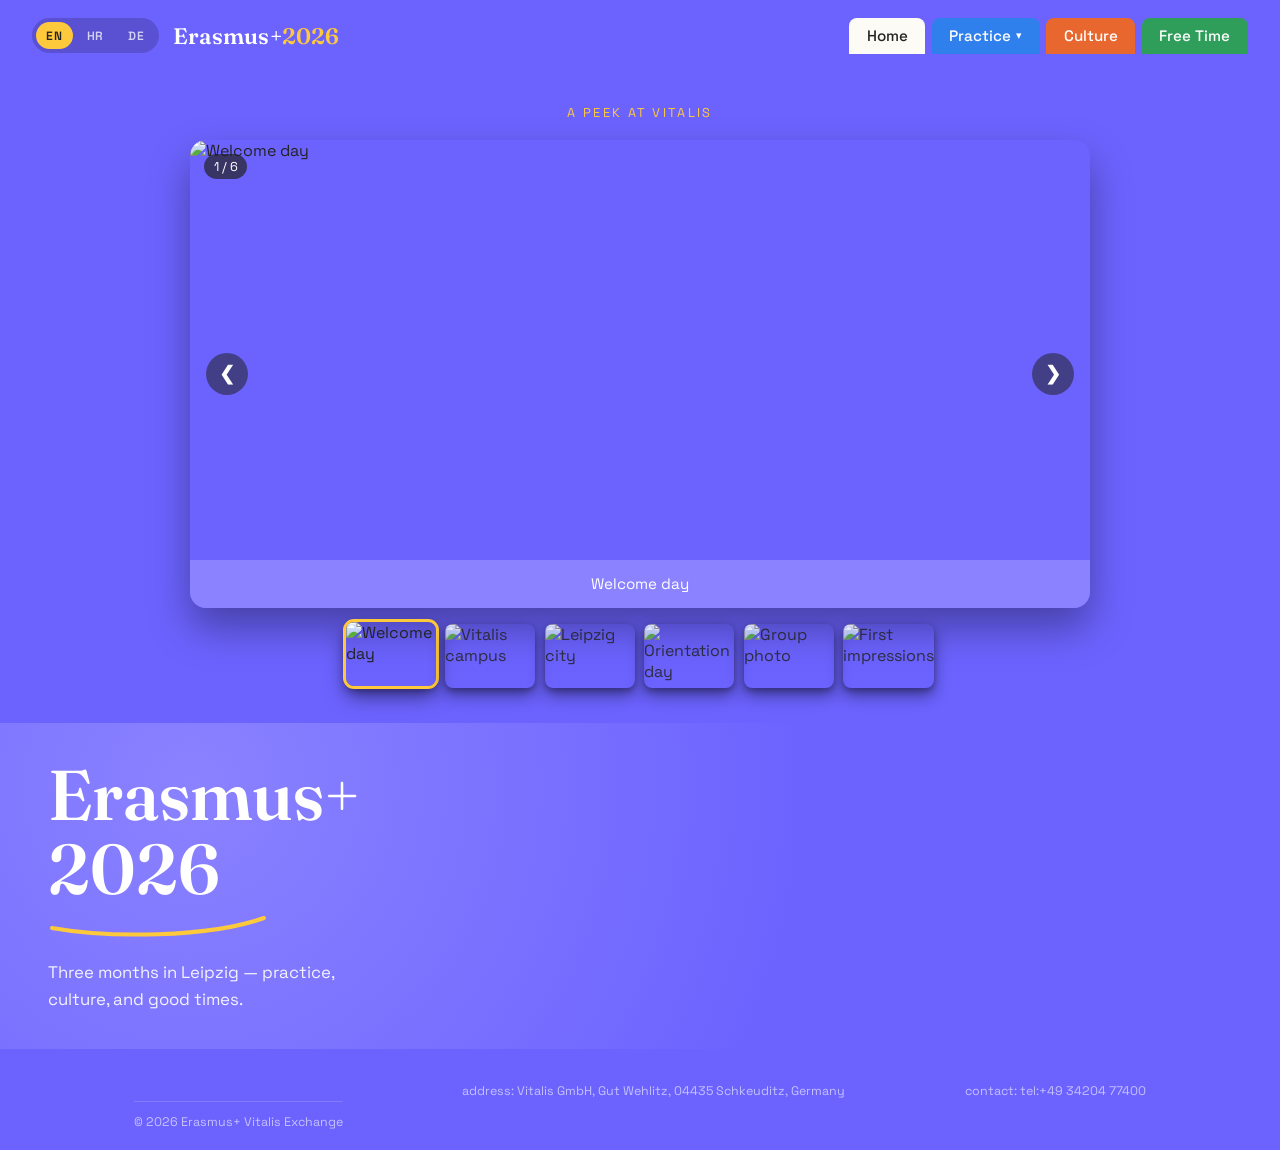
==== index.html @ ed6f9689 "Vitalis website commit" ====
<!DOCTYPE html>
<html lang="en">
<head>
<meta charset="UTF-8">
<meta name="viewport" content="width=device-width, initial-scale=1.0">
<title>Erasmus+ 2026</title>
<link rel="preconnect" href="https://fonts.googleapis.com">
<link href="https://fonts.googleapis.com/css2?family=Fraunces:opsz,wght@9..144,400;9..144,600;9..144,700&family=Space+Grotesk:wght@400;500;600;700&display=swap" rel="stylesheet">
<link rel="stylesheet" href="style.css">
</head>
<body>

  <header class="topbar">
    <div class="topbar-left">
      <div class="lang-switch" role="group" aria-label="Language">
        <button class="lang-btn" data-lang="en" type="button">EN</button>
        <button class="lang-btn" data-lang="hr" type="button">HR</button>
        <button class="lang-btn" data-lang="de" type="button">DE</button>
      </div>
      <div class="logo">Erasmus+<span>2026</span></div>
    </div>
    <button class="nav-toggle" id="navToggle" aria-label="Open menu" aria-expanded="false">
      <span></span><span></span><span></span>
    </button>
    <nav class="tabs" id="tabs">
      <a class="tab tab--active" href="index.html" data-i18n="nav.home">Home</a>

      <div class="tab-dropdown">
        <button class="tab dropdown-toggle" id="practiceToggle" aria-haspopup="true" aria-expanded="false">
          <span data-i18n="nav.practice">Practice</span> <span class="caret">▾</span>
        </button>
        <div class="dropdown-menu" id="practiceMenu">
          <a href="practice.html#it" data-i18n="nav.it">IT</a>
          <a href="practice.html#3d-printing" data-i18n="nav.printing">3D Printing</a>
          <a href="practice.html#wiring" data-i18n="nav.wiring">Wiring &amp; House Installations</a>
          <a href="practice.html#smart-home" data-i18n="nav.smartHome">Smart Home</a>
          <a href="practice.html#smart-home-2" data-i18n="nav.smartHome2">Smart Home pt2</a>
          <a href="practice.html#game-making" data-i18n="nav.gameMaking">Game Making</a>
        </div>
      </div>

      <a class="tab" href="culture.html" data-i18n="nav.culture">Culture</a>
      <a class="tab" href="freetime.html" data-i18n="nav.freetime">Free Time</a>
    </nav>
  </header>

  <section class="hero-slideshow">
    <p class="slideshow-intro" data-i18n="intro.home">a peek at Vitalis</p>

    <div class="slideshow-container">

      <div class="mySlides fade">
        <div class="numbertext">1 / 6</div>
        <img src="https://placehold.co/1200x675/6C63FF/FFFFFF?text=Welcome+Day" alt="Welcome day" data-i18n-alt="home.slide1">
      </div>

      <div class="mySlides fade">
        <div class="numbertext">2 / 6</div>
        <img src="https://placehold.co/1200x675/8A82FF/FFFFFF?text=Vitalis+Campus" alt="Vitalis campus" data-i18n-alt="home.slide2">
      </div>

      <div class="mySlides fade">
        <div class="numbertext">3 / 6</div>
        <img src="https://placehold.co/1200x675/6C63FF/FFFFFF?text=Leipzig+City" alt="Leipzig city" data-i18n-alt="home.slide3">
      </div>

      <div class="mySlides fade">
        <div class="numbertext">4 / 6</div>
        <img src="https://placehold.co/1200x675/8A82FF/FFFFFF?text=Orientation" alt="Orientation day" data-i18n-alt="home.slide4">
      </div>

      <div class="mySlides fade">
        <div class="numbertext">5 / 6</div>
        <img src="https://placehold.co/1200x675/6C63FF/FFFFFF?text=Group+Photo" alt="Group photo" data-i18n-alt="home.slide5">
      </div>

      <div class="mySlides fade">
        <div class="numbertext">6 / 6</div>
        <img src="https://placehold.co/1200x675/8A82FF/FFFFFF?text=First+Impressions" alt="First impressions" data-i18n-alt="home.slide6">
      </div>

      <a class="prev">&#10094;</a>
      <a class="next">&#10095;</a>

      <div class="caption-container">
        <p class="caption-text"></p>
      </div>
    </div>

    <div class="row">
      <div class="column">
        <img class="demo cursor" src="https://placehold.co/160x100/6C63FF/FFFFFF?text=1" alt="Welcome day" data-i18n-alt="home.slide1">
      </div>
      <div class="column">
        <img class="demo cursor" src="https://placehold.co/160x100/8A82FF/FFFFFF?text=2" alt="Vitalis campus" data-i18n-alt="home.slide2">
      </div>
      <div class="column">
        <img class="demo cursor" src="https://placehold.co/160x100/6C63FF/FFFFFF?text=3" alt="Leipzig city" data-i18n-alt="home.slide3">
      </div>
      <div class="column">
        <img class="demo cursor" src="https://placehold.co/160x100/8A82FF/FFFFFF?text=4" alt="Orientation day" data-i18n-alt="home.slide4">
      </div>
      <div class="column">
        <img class="demo cursor" src="https://placehold.co/160x100/6C63FF/FFFFFF?text=5" alt="Group photo" data-i18n-alt="home.slide5">
      </div>
      <div class="column">
        <img class="demo cursor" src="https://placehold.co/160x100/8A82FF/FFFFFF?text=6" alt="First impressions" data-i18n-alt="home.slide6">
      </div>
    </div>
  </section>

  <main class="split split--solo">

    <section class="board">
      <h1 class="headline">
        Erasmus+<br>
        2026
        <svg class="swoosh" viewBox="0 0 220 24" aria-hidden="true">
          <path d="M4 16 C 60 26, 160 26, 216 6" />
        </svg>
      </h1>
      <p class="board-text" data-i18n="index.boardText">
        Three months in Leipzig — practice, culture, and good times.
      </p>
    </section>

  </main>

  <footer class="footer">
    <div class="footer-inner">
    <div class="footer-bottom" data-i18n="footer.copyright">&copy; 2026 Erasmus+ Vitalis Exchange</div>
    <div class="footer-bottom" data-i18n="footer.address">address: Vitalis GmbH, Gut Wehlitz, 04435 Schkeuditz, Germany</div>
    <div class="footer-bottom" data-i18n="footer.contact">contact: tel:+49 34204 77400 </div>
  </footer>

<script src="script.js"></script>
</body>
</html>
---- style.css ----
:root {
  --board: #6C63FF;
  --board-light: #8A82FF;
  --chalk: #FFFFFF;
  --paper: #FDFBF6;
  --ink: #232323;
  --ink-soft: #5C574C;

  --practice: #2F80ED;
  --practice-hover: #1C5FBF;
  --culture: #E8672E;
  --culture-hover: #C94E1D;
  --freetime: #2F9E5B;
  --freetime-hover: #217A45;
  --gold: #FFC93C;

  --display: "Fraunces", serif;
  --body: "Space Grotesk", sans-serif;
}

* { box-sizing: border-box; }

html, body {
  margin: 0;
  padding: 0;
  font-family: var(--body);
  color: var(--ink);
  background: var(--paper);
}

@media (prefers-reduced-motion: reduce) {
  * { animation: none !important; transition: none !important; }
}

/* ---------- Top bar ---------- */

.topbar {
  display: flex;
  align-items: center;
  justify-content: space-between;
  padding: 1.1rem 2rem;
  background: var(--board);
  position: relative;
  z-index: 20;
}

.topbar-left {
  display: flex;
  align-items: center;
  gap: 0.9rem;
}

.logo {
  font-family: var(--display);
  font-weight: 600;
  font-size: 1.4rem;
  color: var(--chalk);
  letter-spacing: 0.01em;
}

.logo span { color: var(--gold); }

/* ---------- Language switcher ---------- */

.lang-switch {
  display: flex;
  gap: 0.25rem;
  background: rgba(0,0,0,0.18);
  border-radius: 999px;
  padding: 0.25rem;
}

.lang-btn {
  font-family: var(--body);
  font-weight: 600;
  font-size: 0.75rem;
  letter-spacing: 0.03em;
  color: rgba(255,255,255,0.75);
  background: transparent;
  border: none;
  border-radius: 999px;
  padding: 0.35rem 0.65rem;
  cursor: pointer;
  transition: background 0.2s ease, color 0.2s ease;
}

.lang-btn:hover {
  color: #fff;
  background: rgba(255,255,255,0.12);
}

.lang-btn.active {
  background: var(--gold);
  color: var(--ink);
}

.tabs {
  display: flex;
  gap: 0.4rem;
}

.tab {
  font-family: var(--body);
  font-weight: 500;
  font-size: 0.95rem;
  color: var(--chalk);
  text-decoration: none;
  padding: 0.55rem 1.1rem;
  border-radius: 8px 8px 0 0;
  opacity: 0.75;
  transition: opacity 0.2s ease, background 0.2s ease;
  position: relative;
}

.tab:hover { opacity: 1; background: rgba(245,243,231,0.08); }

.tab--active {
  opacity: 1;
  background: var(--paper);
  color: var(--ink);
}

/* Give each section its own accent color, matching the cards on the home page */
.dropdown-toggle,
.dropdown-toggle.tab--active {
  background: var(--practice);
  color: var(--chalk);
  opacity: 1;
}
.dropdown-toggle:hover { background: var(--practice-hover); }

a.tab[href="culture.html"] {
  background: var(--culture);
  color: var(--chalk);
  opacity: 1;
}
a.tab[href="culture.html"]:hover { background: var(--culture-hover); }
a.tab[href="culture.html"].tab--active { background: var(--culture-hover); }

a.tab[href="freetime.html"] {
  background: var(--freetime);
  color: var(--chalk);
  opacity: 1;
}
a.tab[href="freetime.html"]:hover { background: var(--freetime-hover); }
a.tab[href="freetime.html"].tab--active { background: var(--freetime-hover); }

/* ---------- Dropdown nav ---------- */

.tab-dropdown {
  position: relative;
}

.dropdown-toggle {
  font-family: var(--body);
  cursor: pointer;
  border: none;
  text-align: left;
  display: inline-flex;
  align-items: center;
  gap: 0.3rem;
}

.caret {
  font-size: 0.7em;
  display: inline-block;
  transition: transform 0.2s ease;
}

.dropdown-toggle[aria-expanded="true"] .caret {
  transform: rotate(180deg);
}

.dropdown-menu {
  position: absolute;
  top: calc(100% + 6px);
  left: 0;
  min-width: 170px;
  background: var(--paper);
  border-radius: 10px;
  box-shadow: 0 12px 24px rgba(0,0,0,0.18);
  padding: 0.4rem;
  display: none;
  flex-direction: column;
  z-index: 30;
}

.dropdown-menu.open {
  display: flex;
}

.dropdown-menu a {
  color: var(--ink);
  text-decoration: none;
  font-size: 0.92rem;
  padding: 0.55rem 0.8rem;
  border-radius: 7px;
  transition: background 0.15s ease, color 0.15s ease;
}

.dropdown-menu a:hover {
  background: var(--practice);
  color: #fff;
}

.nav-toggle {
  display: none;
  flex-direction: column;
  justify-content: center;
  gap: 5px;
  background: none;
  border: none;
  cursor: pointer;
  padding: 0.4rem;
}

.nav-toggle span {
  width: 24px;
  height: 2px;
  background: var(--chalk);
  display: block;
}

/* ---------- Story / explanation text block ---------- */

.story {
  max-width: 720px;
  margin: 0 auto;
  padding: 3rem 2rem 4rem;
}

.story h2 {
  font-family: var(--display);
  font-size: 1.7rem;
  color: var(--ink);
  margin: 0 0 1rem;
}

.story p {
  font-size: 1.02rem;
  line-height: 1.75;
  color: var(--ink);
  margin: 0 0 1rem;
}

.story p:last-child { margin-bottom: 0; }

/* ---------- Side-by-side hero + story layout ---------- */

.page-hero {
  display: grid;
  grid-template-columns: 1.15fr 0.85fr;
  align-items: stretch;
  min-height: calc(100vh - 76px);
}

.page-hero .hero-slideshow {
  display: flex;
  flex-direction: column;
  justify-content: center;
  padding: 2.5rem 2.5rem;
}

.page-hero .slideshow-container {
  max-width: 620px;
}

.page-hero .story {
  display: flex;
  flex-direction: column;
  justify-content: center;
  max-width: 460px;
  margin: 0 auto;
  padding: 3rem 2.5rem;
}

/* ---------- Slideshow hero ---------- */

.hero-slideshow {
  background: var(--board);
  padding: 2rem 2rem 2.2rem;
}

.slideshow-intro {
  font-family: var(--body);
  text-transform: uppercase;
  letter-spacing: 0.18em;
  font-size: 0.8rem;
  color: var(--gold);
  text-align: center;
  margin: 0 0 1.2rem;
}

.slideshow-container {
  max-width: 900px;
  margin: 0 auto;
  position: relative;
  border-radius: 16px;
  overflow: hidden;
  box-shadow: 0 20px 40px rgba(0,0,0,0.35);
}

.mySlides img {
  width: 100%;
  height: clamp(220px, 38vw, 420px);
  object-fit: cover;
  display: block;
}

.mySlides video {
  width: 100%;
  height: clamp(220px, 38vw, 420px);
  object-fit: cover;
  display: block;
  background: #000;
}

.mySlides { display: none; }

.fade {
  animation: fadeSlide 0.8s ease;
}

@keyframes fadeSlide {
  from { opacity: 0.2; }
  to   { opacity: 1; }
}

.numbertext {
  position: absolute;
  top: 14px;
  left: 14px;
  background: rgba(35,35,35,0.7);
  color: var(--chalk);
  font-size: 0.8rem;
  font-family: var(--body);
  padding: 0.25rem 0.6rem;
  border-radius: 20px;
  z-index: 5;
}

.prev, .next {
  cursor: pointer;
  position: absolute;
  top: 50%;
  transform: translateY(-50%);
  width: 42px;
  height: 42px;
  display: flex;
  align-items: center;
  justify-content: center;
  color: var(--chalk);
  font-weight: bold;
  font-size: 1.2rem;
  background: rgba(35,35,35,0.55);
  border-radius: 50%;
  text-decoration: none;
  transition: background 0.2s ease;
  user-select: none;
  z-index: 5;
}

.prev:hover, .next:hover { background: var(--gold); color: var(--ink); }

.prev { left: 16px; }
.next { right: 16px; }

.caption-container {
  text-align: center;
  padding: 0.9rem 1rem;
  background: var(--board-light);
}

.caption-text {
  margin: 0;
  color: var(--chalk);
  font-family: var(--body);
  font-size: 0.95rem;
  min-height: 1.2em;
}

.row {
  display: flex;
  flex-wrap: wrap;
  justify-content: center;
  gap: 0.6rem;
  max-width: 900px;
  margin: 1rem auto 0;
}

.column {
  flex: 0 1 90px;
}

.demo {
  width: 100%;
  height: 64px;
  object-fit: cover;
  border-radius: 8px;
  opacity: 0.85;
  box-shadow: 0 8px 16px rgba(0,0,0,0.45), 0 3px 6px rgba(0,0,0,0.35);
  transition: opacity 0.2s ease, outline 0.2s ease, box-shadow 0.2s ease, transform 0.2s ease;
  display: block;
}

.demo.active {
  opacity: 1;
  outline: 3px solid var(--gold);
  box-shadow: 0 10px 20px rgba(0,0,0,0.5), 0 4px 8px rgba(0,0,0,0.4);
  transform: translateY(-2px);
}

.cursor { cursor: pointer; }
.cursor:hover { opacity: 1; box-shadow: 0 6px 14px rgba(0,0,0,0.4); }

/* ---------- Split hero ---------- */

.split {
  display: grid;
  grid-template-columns: 1.1fr 1fr;
  min-height: calc(100vh - 140px);
}

.split--solo {
  display: block;
  min-height: 0;
}

.split--solo .board {
  padding: 2.2rem 3rem;
}

.board {
  background: var(--board);
  background-image: radial-gradient(circle at 15% 20%, var(--board-light) 0%, transparent 55%);
  color: var(--chalk);
  padding: 4.5rem 4rem;
  display: flex;
  flex-direction: column;
  justify-content: center;
}

.eyebrow {
  font-family: var(--body);
  text-transform: uppercase;
  letter-spacing: 0.18em;
  font-size: 0.8rem;
  color: var(--gold);
  margin: 0 0 1rem;
}

.headline {
  font-family: var(--display);
  font-weight: 600;
  font-size: clamp(2.6rem, 6vw, 4.4rem);
  line-height: 1.05;
  margin: 0 0 1.4rem;
  position: relative;
  animation: rise 0.7s ease both;
}

.swoosh {
  width: clamp(140px, 20vw, 220px);
  margin-top: 0.4rem;
  overflow: visible;
  display: block;
}

.swoosh path {
  fill: none;
  stroke: var(--gold);
  stroke-width: 4;
  stroke-linecap: round;
  stroke-dasharray: 260;
  stroke-dashoffset: 260;
  animation: draw 1s ease 0.5s forwards;
}

.board-text {
  font-size: 1.05rem;
  line-height: 1.65;
  color: rgba(255,255,255,0.9);
  max-width: 30ch;
  margin: 0;
}

.paper {
  background: var(--paper);
  padding: 4.5rem 3.5rem;
  display: flex;
  flex-direction: column;
  justify-content: center;
}

.paper-intro {
  font-family: var(--display);
  font-size: 1.4rem;
  font-weight: 600;
  margin: 0 0 1.6rem;
  color: var(--ink);
}

.cardgrid {
  display: flex;
  flex-direction: column;
  gap: 1rem;
}

.card {
  position: relative;
  display: grid;
  grid-template-columns: auto 1fr auto;
  align-items: center;
  gap: 1rem;
  padding: 1.3rem 1.5rem;
  border-radius: 14px;
  text-decoration: none;
  text-align: left;
  box-shadow: 0 3px 10px rgba(0,0,0,0.1);
  transition: transform 0.18s ease, background 0.2s ease, box-shadow 0.18s ease;
}

.card:hover {
  transform: translateX(6px);
  box-shadow: 0 10px 22px rgba(0,0,0,0.18);
}

.card--practice { background: var(--practice); }
.card--culture  { background: var(--culture); }
.card--freetime { background: var(--freetime); }

.card--practice:hover { background: var(--practice-hover); }
.card--culture:hover  { background: var(--culture-hover); }
.card--freetime:hover { background: var(--freetime-hover); }

.card-tag {
  font-family: var(--body);
  font-size: 0.85rem;
  font-weight: 700;
  grid-row: 1 / 3;
  width: 34px;
  height: 34px;
  border-radius: 50%;
  display: flex;
  align-items: center;
  justify-content: center;
  background: rgba(255,255,255,0.9);
}

.card--practice .card-tag { color: var(--practice); }
.card--culture .card-tag  { color: var(--culture); }
.card--freetime .card-tag { color: var(--freetime); }

.card-title {
  font-family: var(--body);
  font-weight: 700;
  font-size: 1.25rem;
  color: #fff;
  text-align: left;
}

.card-desc {
  grid-column: 2;
  font-size: 0.92rem;
  color: rgba(255,255,255,0.9);
  margin-top: 0.2rem;
  text-align: left;
}

.card-arrow {
  grid-row: 1 / 3;
  font-size: 1.5rem;
  font-weight: 700;
  color: #fff;
  transition: transform 0.18s ease;
}

.card:hover .card-arrow { transform: translateX(4px); }

/* ---------- Footer ---------- */

.footer {
  background: var(--board);
  color: rgba(255,255,255,0.85);
  padding: 1.8rem 2rem 1.2rem;
}

.footer-inner {
  max-width: 1100px;
  margin: 0 auto;
  display: flex;
  flex-wrap: wrap;
  justify-content: space-between;
  gap: 2rem;
}

.footer-brand {
  font-family: var(--display);
  font-weight: 600;
  font-size: 1.2rem;
  color: var(--chalk);
}

.footer-brand span { color: var(--gold); }

.footer-tagline {
  margin: 0.4rem 0 0;
  font-size: 0.88rem;
  color: rgba(255,255,255,0.7);
  max-width: 28ch;
}

.footer-links {
  display: flex;
  gap: 1.6rem;
  flex-wrap: wrap;
}

.footer-links a {
  color: rgba(255,255,255,0.85);
  text-decoration: none;
  font-size: 0.92rem;
  transition: color 0.15s ease;
}

.footer-links a:hover { color: var(--gold); }

.footer-bottom {
  max-width: 1100px;
  margin: 0 auto;
  text-align: center;
  font-size: 0.78rem;
  color: rgba(255,255,255,0.6);
}

.footer-bottom:first-of-type {
  margin-top: 1.4rem;
  padding-top: 0.8rem;
  border-top: 1px solid rgba(255,255,255,0.15);
}

.footer-bottom + .footer-bottom {
  margin-top: 0.3rem;
}

/* ---------- Animations ---------- */

@keyframes rise {
  from { opacity: 0; transform: translateY(10px); }
  to   { opacity: 1; transform: translateY(0); }
}

@keyframes draw {
  to { stroke-dashoffset: 0; }
}

/* ---------- Responsive ---------- */

@media (max-width: 900px) {
  .split { grid-template-columns: 1fr; }
  .board, .paper { padding: 3rem 1.8rem; }

  .page-hero { grid-template-columns: 1fr; min-height: 0; }
  .page-hero .slideshow-container { max-width: 900px; }
  .page-hero .story { max-width: 720px; padding: 2.5rem 1.8rem 3rem; }

  .nav-toggle { display: flex; }

  .topbar-left { gap: 0.6rem; }
  .lang-btn { padding: 0.3rem 0.5rem; font-size: 0.7rem; }

  .tabs {
    position: absolute;
    top: 100%;
    left: 0;
    right: 0;
    flex-direction: column;
    background: var(--board);
    padding: 0.5rem 1rem 1rem;
    display: none;
  }

  .tabs.open { display: flex; }

  .tab { border-radius: 8px; }
}
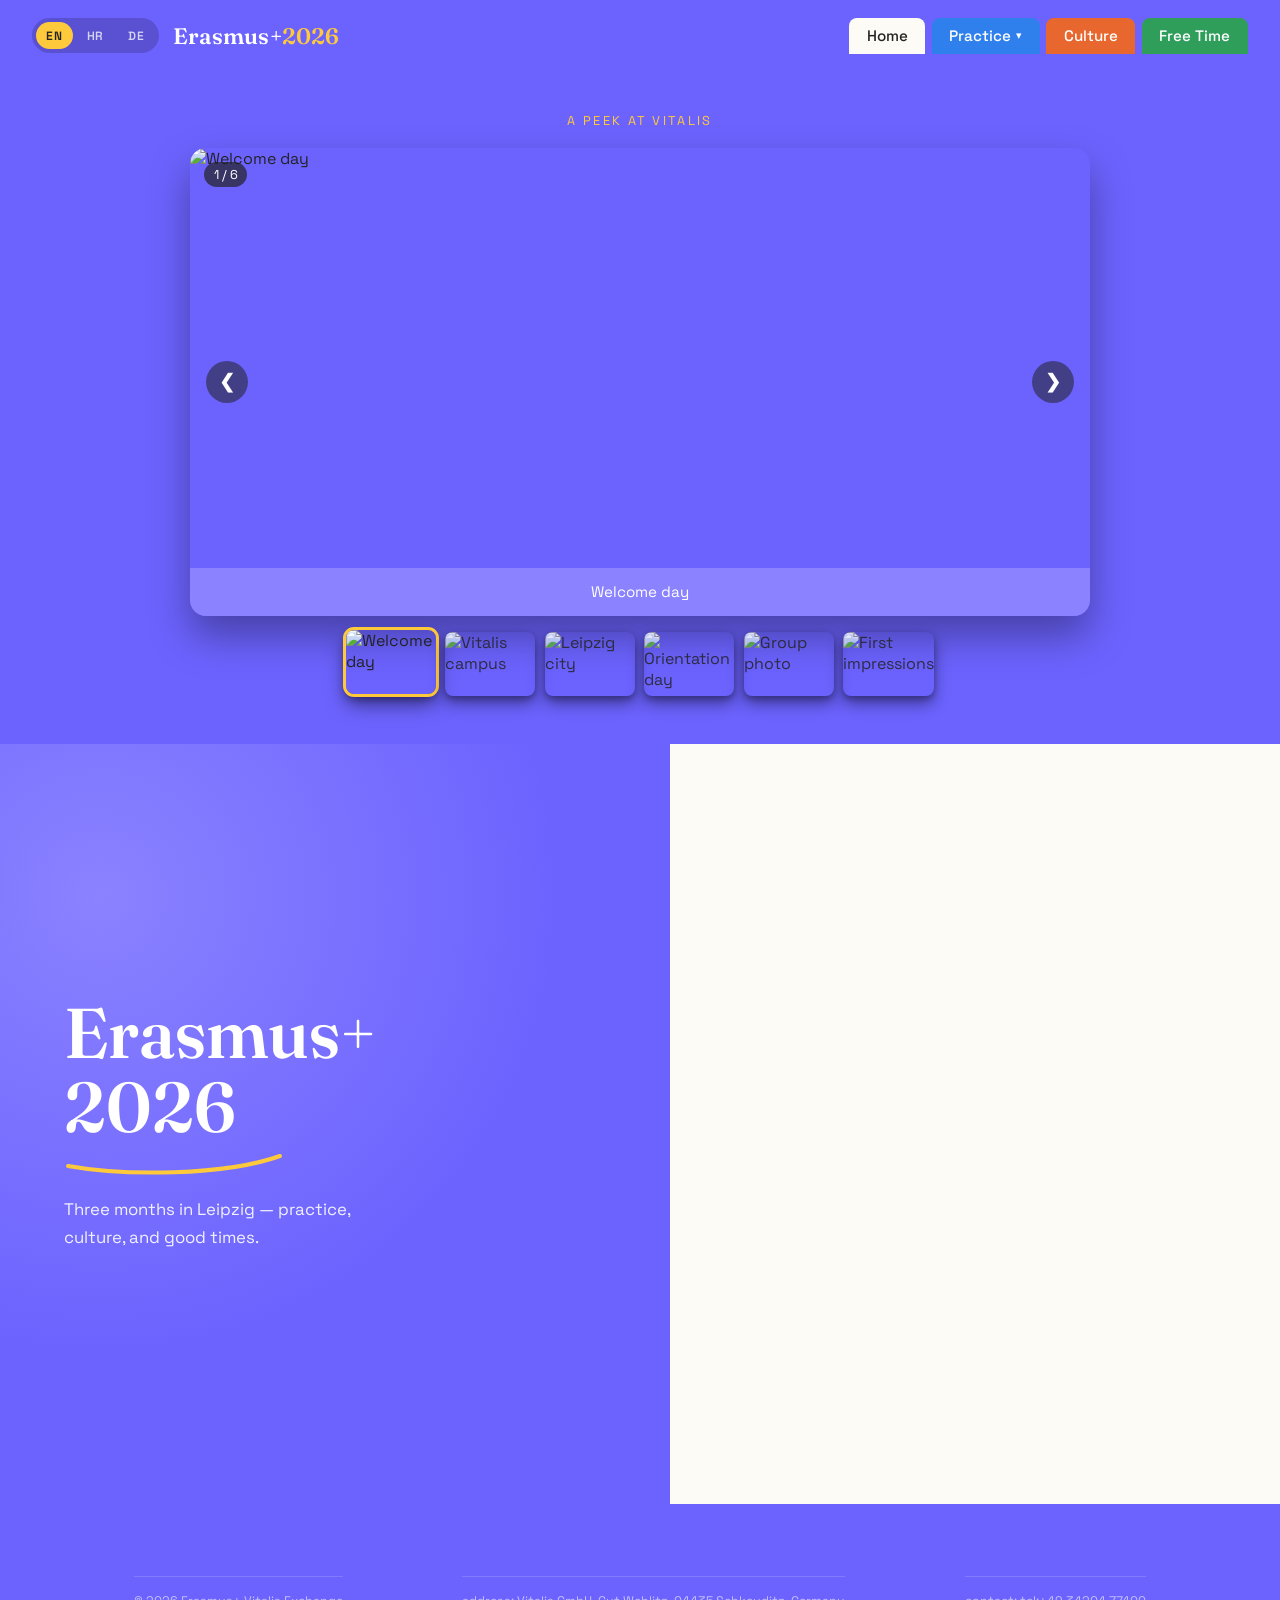
==== commit 868b9146: "3d-animation..digital_business" ====
--- a/index.html
+++ b/index.html
@@ -36,6 +36,9 @@
           <a href="practice.html#smart-home" data-i18n="nav.smartHome">Smart Home</a>
           <a href="practice.html#smart-home-2" data-i18n="nav.smartHome2">Smart Home pt2</a>
           <a href="practice.html#game-making" data-i18n="nav.gameMaking">Game Making</a>
+          <a href="practice.html#3d-animation" data-i18n="nav.animation">3D Animation</a>
+          <a href="practice.html#3d-animation-2" data-i18n="nav.animation2">3D Animation pt2</a>
+          <a href="practice.html#digital-business" data-i18n="nav.digitalBusiness">Digital Business</a>
         </div>
       </div>
 
--- a/style.css
+++ b/style.css
@@ -278,7 +278,7 @@
 
 .hero-slideshow {
   background: var(--board);
-  padding: 2rem 2rem 2.2rem;
+  padding: 2.5rem 2rem 3rem;
 }
 
 .slideshow-intro {
@@ -305,14 +305,6 @@
   height: clamp(220px, 38vw, 420px);
   object-fit: cover;
   display: block;
-}
-
-.mySlides video {
-  width: 100%;
-  height: clamp(220px, 38vw, 420px);
-  object-fit: cover;
-  display: block;
-  background: #000;
 }
 
 .mySlides { display: none; }
@@ -419,15 +411,6 @@
   display: grid;
   grid-template-columns: 1.1fr 1fr;
   min-height: calc(100vh - 140px);
-}
-
-.split--solo {
-  display: block;
-  min-height: 0;
-}
-
-.split--solo .board {
-  padding: 2.2rem 3rem;
 }
 
 .board {
@@ -582,7 +565,7 @@
 .footer {
   background: var(--board);
   color: rgba(255,255,255,0.85);
-  padding: 1.8rem 2rem 1.2rem;
+  padding: 2.5rem 2rem 1.4rem;
 }
 
 .footer-inner {
@@ -627,20 +610,12 @@
 
 .footer-bottom {
   max-width: 1100px;
-  margin: 0 auto;
+  margin: 2rem auto 0;
+  padding-top: 1rem;
+  border-top: 1px solid rgba(255,255,255,0.15);
   text-align: center;
   font-size: 0.78rem;
   color: rgba(255,255,255,0.6);
-}
-
-.footer-bottom:first-of-type {
-  margin-top: 1.4rem;
-  padding-top: 0.8rem;
-  border-top: 1px solid rgba(255,255,255,0.15);
-}
-
-.footer-bottom + .footer-bottom {
-  margin-top: 0.3rem;
 }
 
 /* ---------- Animations ---------- */
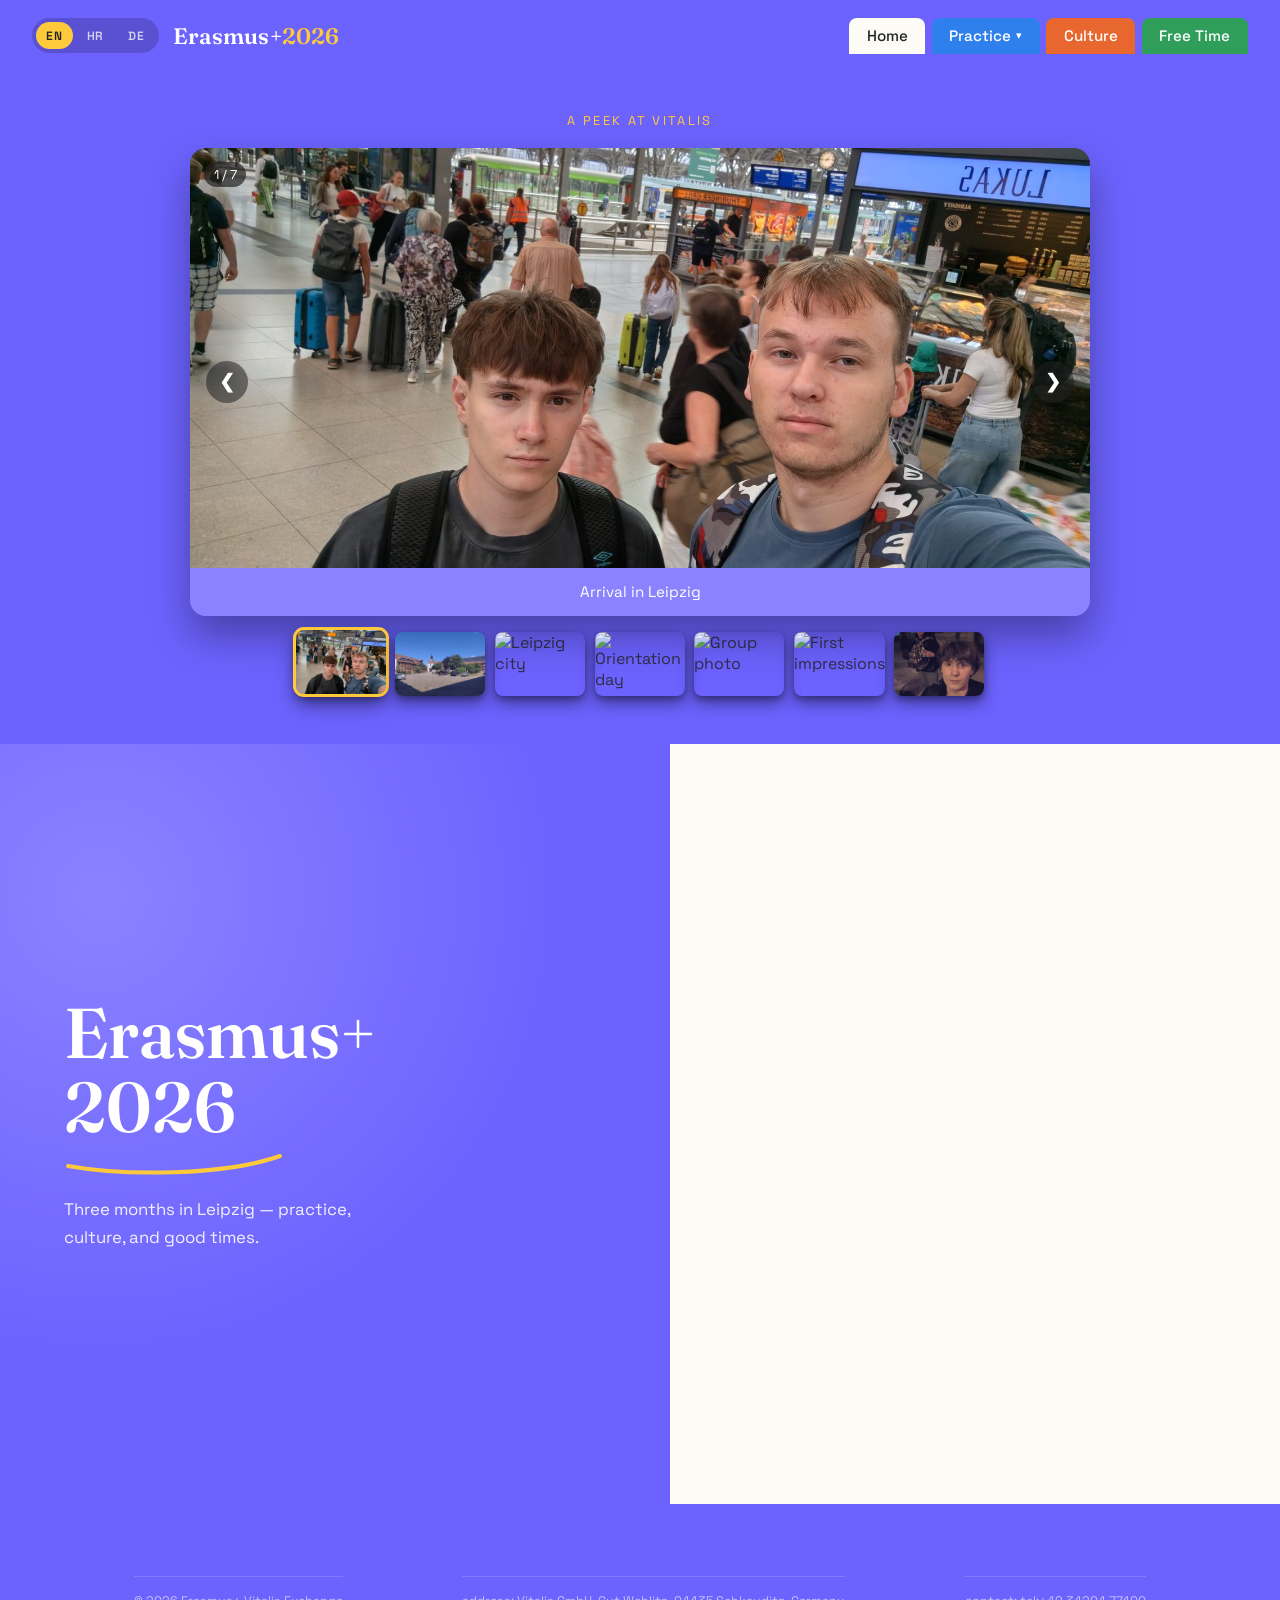
==== commit dbdce47d: "almost finished" ====
--- a/index.html
+++ b/index.html
@@ -39,6 +39,12 @@
           <a href="practice.html#3d-animation" data-i18n="nav.animation">3D Animation</a>
           <a href="practice.html#3d-animation-2" data-i18n="nav.animation2">3D Animation pt2</a>
           <a href="practice.html#digital-business" data-i18n="nav.digitalBusiness">Digital Business</a>
+          <a href="practice.html#arduino" data-i18n="nav.arduino">Arduino Alarm</a>
+          <a href="practice.html#plc" data-i18n="nav.plc">PLC &amp; Factory I/O</a>
+          <a href="practice.html#house-model" data-i18n="nav.houseModel">House Model</a>
+          <a href="practice.html#house-model-2" data-i18n="nav.houseModel2">House Model pt2</a>
+          <a href="practice.html#app-development" data-i18n="nav.appDev">App Development</a>
+          <a href="practice.html#graduation" data-i18n="nav.graduation">Graduation</a>
         </div>
       </div>
 
@@ -53,33 +59,38 @@
     <div class="slideshow-container">
 
       <div class="mySlides fade">
-        <div class="numbertext">1 / 6</div>
-        <img src="https://placehold.co/1200x675/6C63FF/FFFFFF?text=Welcome+Day" alt="Welcome day" data-i18n-alt="home.slide1">
+        <div class="numbertext">1 / 7</div>
+        <img src="images/index-home-slide1.jpg" alt="Arrival in Leipzig" data-i18n-alt="home.slide1">
       </div>
 
       <div class="mySlides fade">
-        <div class="numbertext">2 / 6</div>
-        <img src="https://placehold.co/1200x675/8A82FF/FFFFFF?text=Vitalis+Campus" alt="Vitalis campus" data-i18n-alt="home.slide2">
+        <div class="numbertext">2 / 7</div>
+        <img src="images/index-home-slide2.jpg" alt="Vitalis campus" data-i18n-alt="home.slide2">
       </div>
 
       <div class="mySlides fade">
-        <div class="numbertext">3 / 6</div>
-        <img src="https://placehold.co/1200x675/6C63FF/FFFFFF?text=Leipzig+City" alt="Leipzig city" data-i18n-alt="home.slide3">
+        <div class="numbertext">3 / 7</div>
+        <img src="images/index-home-slide3.jpg" alt="View over Leipzig" data-i18n-alt="home.slide3">
       </div>
 
       <div class="mySlides fade">
-        <div class="numbertext">4 / 6</div>
+        <div class="numbertext">4 / 7</div>
         <img src="https://placehold.co/1200x675/8A82FF/FFFFFF?text=Orientation" alt="Orientation day" data-i18n-alt="home.slide4">
       </div>
 
       <div class="mySlides fade">
-        <div class="numbertext">5 / 6</div>
-        <img src="https://placehold.co/1200x675/6C63FF/FFFFFF?text=Group+Photo" alt="Group photo" data-i18n-alt="home.slide5">
+        <div class="numbertext">5 / 7</div>
+        <img src="images/index-home-slide5.jpg" alt="Friends at the Monument to the Battle of the Nations" data-i18n-alt="home.slide5">
       </div>
 
       <div class="mySlides fade">
-        <div class="numbertext">6 / 6</div>
+        <div class="numbertext">6 / 7</div>
         <img src="https://placehold.co/1200x675/8A82FF/FFFFFF?text=First+Impressions" alt="First impressions" data-i18n-alt="home.slide6">
+      </div>
+
+      <div class="mySlides fade">
+        <div class="numbertext">7 / 7</div>
+        <img src="images/index-home-slide7.jpg" alt="Heading home" data-i18n-alt="home.slide7">
       </div>
 
       <a class="prev">&#10094;</a>
@@ -92,22 +103,25 @@
 
     <div class="row">
       <div class="column">
-        <img class="demo cursor" src="https://placehold.co/160x100/6C63FF/FFFFFF?text=1" alt="Welcome day" data-i18n-alt="home.slide1">
+        <img class="demo cursor" src="images/index-home-slide1.jpg" alt="Arrival in Leipzig" data-i18n-alt="home.slide1">
       </div>
       <div class="column">
-        <img class="demo cursor" src="https://placehold.co/160x100/8A82FF/FFFFFF?text=2" alt="Vitalis campus" data-i18n-alt="home.slide2">
+        <img class="demo cursor" src="images/index-home-slide2.jpg" alt="Vitalis campus" data-i18n-alt="home.slide2">
       </div>
       <div class="column">
-        <img class="demo cursor" src="https://placehold.co/160x100/6C63FF/FFFFFF?text=3" alt="Leipzig city" data-i18n-alt="home.slide3">
+        <img class="demo cursor" src="images/index-home-slide3.jpg" alt="View over Leipzig" data-i18n-alt="home.slide3">
       </div>
       <div class="column">
         <img class="demo cursor" src="https://placehold.co/160x100/8A82FF/FFFFFF?text=4" alt="Orientation day" data-i18n-alt="home.slide4">
       </div>
       <div class="column">
-        <img class="demo cursor" src="https://placehold.co/160x100/6C63FF/FFFFFF?text=5" alt="Group photo" data-i18n-alt="home.slide5">
+        <img class="demo cursor" src="images/index-home-slide5.jpg" alt="Friends at the Monument to the Battle of the Nations" data-i18n-alt="home.slide5">
       </div>
       <div class="column">
         <img class="demo cursor" src="https://placehold.co/160x100/8A82FF/FFFFFF?text=6" alt="First impressions" data-i18n-alt="home.slide6">
+      </div>
+      <div class="column">
+        <img class="demo cursor" src="images/index-home-slide7.jpg" alt="Heading home" data-i18n-alt="home.slide7">
       </div>
     </div>
   </section>
